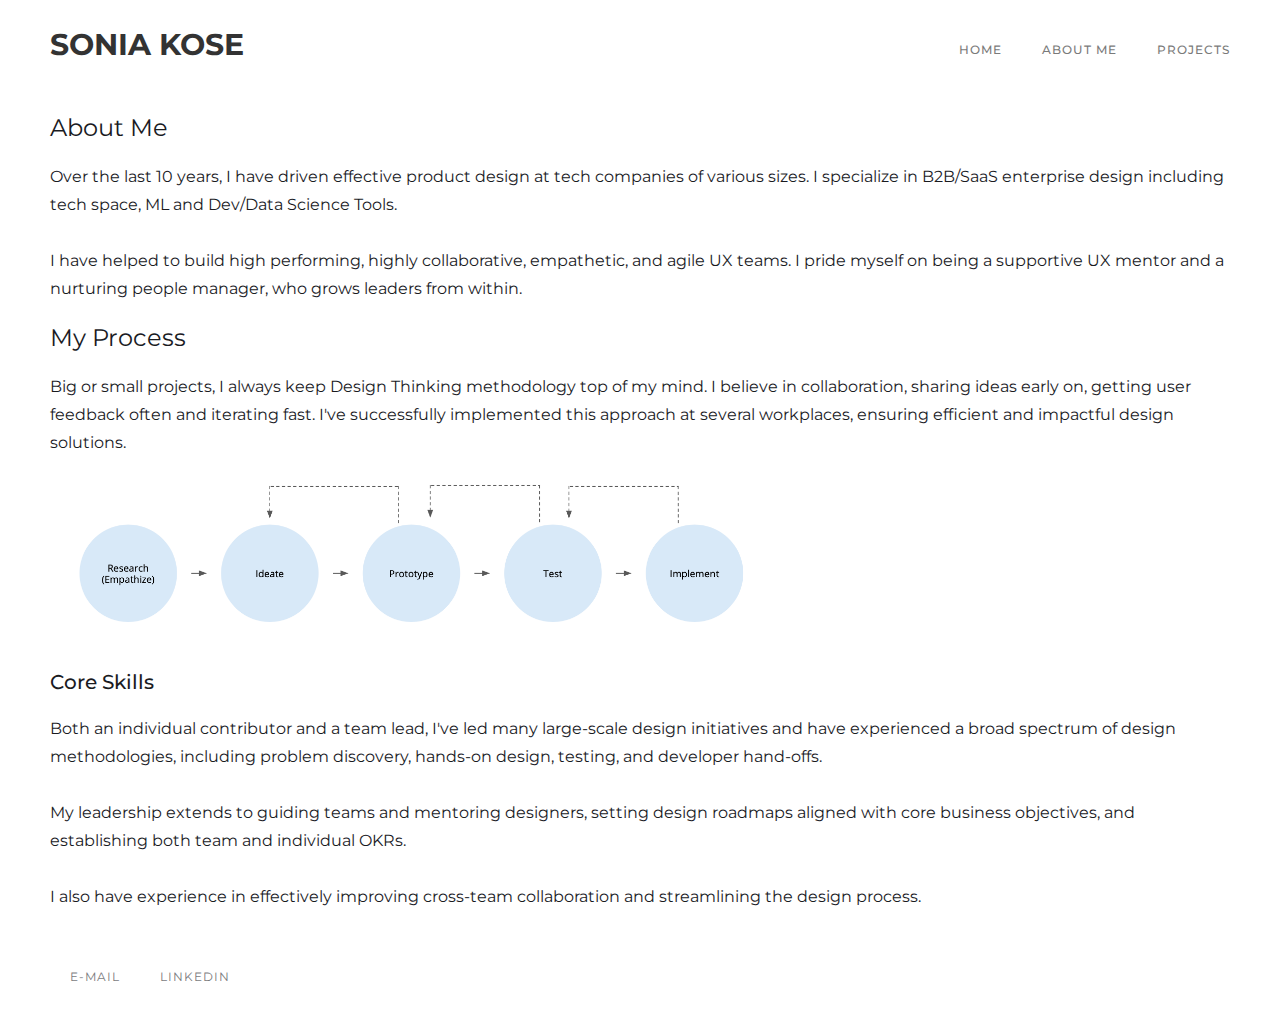
==== about.html @ bb23962d "initial" ====
<!DOCTYPE html>
<html>
<head>
   <meta charset="utf-8">
   <title>About</title>
   <meta content="width=device-width, initial-scale=1" name="viewport">
   <link href="https://fonts.googleapis.com/css2?family=Montserrat:wght@100;200;300;400;500;600;700;800;900&display=swap" rel="stylesheet">
   <link href="favicon.png" rel="shortcut icon" type="image/x-icon">
   <link rel="stylesheet" href="style.css">
</head>

<body>
   <div data-collapse="medium" data-animation="default" data-duration="400" data-easing="ease" data-easing2="ease" role="banner" class="navigation w-nav">
       <div class="navigation-items">
           <a href="index.html" class="logo-link w-nav-brand">
               <h1 class="heading">SONIA KOSE</h1>
           </a>
           <div class="navigation-wrap">
               <nav role="navigation" class="navigation-items w-nav-menu">
                   <a href="index.html" class="navigation-item w-nav-link">Home</a>
                   <a href="about.html" class="navigation-item w-nav-link">About me</a>
                   <a href="project-1.html" class="navigation-item w-nav-link">Projects</a>
               </nav>
               <div class="menu-button w-nav-button">
                   <img src="menu-icon.png" width="22" alt="" class="menu-icon"/>
               </div>
           </div>
       </div>
   </div>

   <div class="section-4">
       <h4>About Me</h4>
       <p>
           Over the last 10 years, I have driven effective product design at tech companies of various sizes. 
           I specialize in B2B/SaaS enterprise design including tech space, ML and Dev/Data Science Tools.
           <br><br>
           I have helped to build high performing, highly collaborative, empathetic, and agile UX teams. 
           I pride myself on being a supportive UX mentor and a nurturing people manager, who grows leaders from within.
       </p>

       <h4>My Process</h4>
       <p>
           Big or small projects, I always keep Design Thinking methodology top of my mind. 
           I believe in collaboration, sharing ideas early on, getting user feedback often and iterating fast. 
           I've successfully implemented this approach at several workplaces, ensuring efficient and impactful design solutions.
       </p>

       <img src="process-diagram.png" alt="Design Process Diagram" width="710" class="image-40">

       <h5>Core Skills</h5>
       <p>
           Both an individual contributor and a team lead, I've led many large-scale design initiatives and have experienced 
           a broad spectrum of design methodologies, including problem discovery, hands-on design, testing, and developer hand-offs.
           <br><br>
           My leadership extends to guiding teams and mentoring designers, setting design roadmaps aligned with core business objectives, 
           and establishing both team and individual OKRs.
           <br><br>
           I also have experience in effectively improving cross-team collaboration and streamlining the design process.
       </p>
   </div>

   <div class="footer-wrap">
       <div class="footer-links">
           <a href="#" class="footer-item">E-mail</a>
           <a href="#" class="footer-item">Linkedin</a>
       </div>
   </div>
</body>
</html>
---- style.css ----
/* Only removing definitively unused code while preserving all styling */
html {
  -webkit-text-size-adjust: 100%;
  -ms-text-size-adjust: 100%;
  font-family: sans-serif;
}

* {
  box-sizing: border-box;
}


body {
  margin: 0;
  color: #1a1b1f;
  font-family: Montserrat, sans-serif;
  font-size: 16px;
  font-weight: 400;
  line-height: 28px;
}

article, aside, details, figcaption, figure, footer, header, hgroup, main, menu, nav, section, summary {
  display: block;
}

a {
  background-color: transparent;
  color: #1a1b1f;
  text-decoration: underline;
  transition: opacity .2s;
  display: block;
}

a:hover {
  color: #32343a;
}

a:active {
  color: #43464d;
}

img {
  border: 0;
  vertical-align: middle;
  max-width: 100%;
  display: block;
}

button {
  color: inherit;
  font: inherit;
  margin: 0;
  overflow: visible;
  text-transform: none;
  -webkit-appearance: button;
  cursor: pointer;
}

/* Preserved all original typography styles */

h3, h4, h5, h6 {
  margin-bottom: 10px;
}

h1 {
  margin-top: 20px;
  font-size: 38px;
  line-height: 44px;
}

h2 {
  margin-top: 20px;
  font-size: 32px;
  line-height: 36px;
}

h3 {
  margin-top: 20px;
  font-size: 24px;
  line-height: 30px;
}

h4 {
  margin-top: 10px;
  font-size: 18px;
  line-height: 24px;
}

h5 {
  margin-top: 10px;
  font-size: 14px;
  line-height: 20px;
}

h6 {
  margin-top: 10px;
  font-size: 12px;
  line-height: 18px;
}

h3 {
  margin-top: 10px;
  margin-bottom: 10px;
  font-size: 30px;
  font-weight: 400;
  line-height: 46px;
}

h4 {
  margin-top: 10px;
  margin-bottom: 10px;
  font-size: 24px;
  font-weight: 400;
  line-height: 38px;
}

h5 {
  margin-top: 10px;
  margin-bottom: 10px;
  font-size: 20px;
  font-weight: 500;
  line-height: 34px;
}

h6 {
  margin-top: 10px;
  margin-bottom: 10px;
  font-size: 16px;
  font-weight: 500;
  line-height: 28px;
}

ul, ol {
  margin-top: 0;
  margin-bottom: 10px;
  padding-left: 40px;
}

ul {
  margin-top: 20px;
  margin-bottom: 20px;
  padding-left: 40px;
  list-style-type: disc;
}

li {
  margin-bottom: 10px;
}

/* Navigation and Header Styles - Preserved Exactly from Original */
[class^="w-icon-"], [class*=" w-icon-"] {
  speak: none;
  font-variant: normal;
  text-transform: none;
  -webkit-font-smoothing: antialiased;
  -moz-osx-font-smoothing: grayscale;
  font-style: normal;
  font-weight: normal;
  line-height: 1;
}

.w-icon-nav-menu:before {
  content: "";
}

.w-nav {
  z-index: 1000;
  background: #ddd;
  position: relative;
}

.w-nav:before, .w-nav:after {
  content: " ";
  grid-area: 1 / 1 / 2 / 2;
  display: table;
}

.w-nav:after {
  clear: both;
}

.w-nav-brand {
  float: left;
  color: #333;
  text-decoration: none;
  position: relative;
}

.w-nav-link {
  vertical-align: top;
  color: #222;
  text-align: left;
  margin-left: auto;
  margin-right: auto;
  padding: 20px;
  text-decoration: none;
  display: inline-block;
  position: relative;
}

.w-nav-menu {
  float: right;
  position: relative;
}

.w-nav-overlay {
  width: 100%;
  display: none;
  position: absolute;
  top: 100%;
  left: 0;
  right: 0;
  overflow: hidden;
}

.heading {
  text-align: left;
  margin-top: -20px;
  margin-bottom: 0;
  margin-left: 0;
  font-family: Montserrat, sans-serif;
  font-size: 30px;
  font-weight: 700;
  line-height: 0;
  display: inline-block;
}

.logo-link {
  z-index: 1;
}

.logo-link:hover {
  opacity: .8;
}

.logo-link:active {
  opacity: .7;
}

.navigation {
  background-color: transparent;
  align-items: center;
  padding: 30px 50px;
  display: flex;
}

.navigation-items {
  flex: 1;
  justify-content: space-between;
  align-items: center;
  line-height: 39px;
  display: flex;
}

.navigation-item {
  opacity: .6;
  letter-spacing: 1px;
  text-transform: uppercase;
  padding-top: 9px;
  padding-bottom: 9px;
  font-size: 12px;
  font-weight: 500;
  line-height: 20px;
  text-decoration: none;
  display: inline-block;
}

.navigation-item:hover {
  opacity: .9;
}

.navigation-item:active {
  opacity: .8;
}

.navigation-item.w--current {
  opacity: 1;
  color: #1a1b1f;
  font-weight: 600;
}

.navigation-wrap {
  align-items: center;
  margin-right: -20px;
  display: flex;
}

.menu-button {
  float: right;
  cursor: pointer;
  -webkit-tap-highlight-color: transparent;
  tap-highlight-color: transparent;
  -webkit-user-select: none;
  -moz-user-select: none;
  user-select: none;
  padding: 18px;
  font-size: 24px;
  display: none;
  position: relative;
}

.menu-button.w--open {
  background-color: #C8C8C8;
}

.menu-icon {
  width: 22px;
}

[data-nav-menu-open] {
  text-align: center;
  background: #C8C8C8;
  min-width: 200px;
  position: absolute;
  top: 100%;
  left: 0;
  right: 0;
  overflow: visible;
  display: block !important;
}

/* Preserved all section and container styles */
.section {
  margin-left: 0;
  margin-right: 50px;
}

.container {
  width: 100%;
  max-width: 1140px;
  margin-left: auto;
  margin-right: auto;
}

/* Preserved all grid styles */
 
.columns {
  font-size: 14px;
}

.w-row {
  margin-left: -10px;
  margin-right: -10px;
}

.w-container {
  max-width: 940px;
  margin-left: auto;
  margin-right: auto;
}

.w-container:before, .w-container:after {
  content: " ";
  grid-area: 1 / 1 / 2 / 2;
  display: table;
}

.w-container:after {
  clear: both;
}

.w-container .w-row {
  margin-left: -10px;
  margin-right: -10px;
}

.w-row:before, .w-row:after {
  content: " ";
  grid-area: 1 / 1 / 2 / 2;
  display: table;
}

.w-row:after {
  clear: both;
}

.w-row .w-row {
  margin-left: 0;
  margin-right: 0;
}



.w-col {
  float: left;
  width: 100%;
  min-height: 1px;
  padding-left: 10px;
  padding-right: 10px;
  position: relative;
}

/* Preserved all the specific column widths */
.w-col-1 { width: 8.33333%; }
.w-col-2 { width: 16.6667%; }
.w-col-3 { width: 25%; }
.w-col-4 { width: 33.3333%; }
.w-col-5 { width: 41.6667%; }
.w-col-6 { width: 50%; }
.w-col-7 { width: 58.3333%; }
.w-col-8 { width: 66.6667%; }
.w-col-9 { width: 75%; }
.w-col-10 { width: 83.3333%; }
.w-col-11 { width: 91.6667%; }
.w-col-12 { width: 100%; }

/* Footer styles */
.footer-wrap {
  justify-content: space-between;
  align-items: center;
  padding: 40px 50px;
  display: flex;
}

.footer-links {
  align-items: center;
  margin-right: -20px;
  display: flex;
}

.footer-item {
  opacity: .6;
  letter-spacing: 1px;
  text-transform: uppercase;
  margin-left: 20px;
  margin-right: 20px;
  font-size: 12px;
  line-height: 20px;
  text-decoration: none;
}

/* Preserved all specific section styles */
.section-4, .section-5, .section-6, .section-7, .section-8, .section-9, .section-10 {
  padding-left: 50px;
  padding-right: 50px;
}

.paragraph-2 {
  font-size: 35px;
  line-height: 55px;
}

.paragraph-3 {
  margin-bottom: 0;
}

.paragraph-4 {
  margin-bottom: 0;
}

/* Preserved all image styles */

.image-2 {
  text-align: center;
  margin-left: auto;
  margin-right: auto;
}

.image-3 {
  display: block;
}

.image-9 {
  margin-top: 20px;
  display: inline-block;
}

.image-12, .image-13, .image-14, .image-15, .image-16, .image-17, .image-18, .image-19 {
  margin-left: auto;
  margin-right: auto;
}

.image-20 {
  border: 1px solid var(--white-smoke);
  margin: 20px auto;
}

.image-21, .image-22 {
  margin-left: auto;
  margin-right: auto;
}

.image-23 {
  margin-left: auto;
  margin-right: auto;
}

.image-24 {
  margin-left: auto;
  margin-right: auto;
  display: inline-block;
}

.image-25, .image-26 {
  margin-left: auto;
  margin-right: auto;
}

.image-27 {
  margin-left: auto;
  margin-right: auto;
  display: inline-block;
}

.image-28, .image-29, .image-30, .image-31 {
  margin-left: auto;
  margin-right: auto;
}

.image-32 {
  border: 1px solid var(--white-smoke);
  margin-left: auto;
  margin-right: auto;
  padding-top: 20px;
  padding-bottom: 20px;
}

.image-33 {
  border: 1px solid #f1eeee;
  margin: 20px auto;
  padding-top: 0;
  padding-bottom: 0;
  display: block;
}

.image-34 {
  border: 1px solid #f1eeee;
  border-radius: 1px;
  margin-left: auto;
  margin-right: auto;
  padding-top: 20px;
  padding-bottom: 20px;
}

.image-35, .image-36 {
  margin-left: auto;
  margin-right: auto;
}

.image-37 {
  border: 1px solid var(--white-smoke);
  margin: 20px auto;
}

.image-38 {
  padding-right: 10px;
}

.image-39 {
  text-align: center;
}

.image-40 {
  position: relative;
}

.column {
  padding-left: 0;
  padding-right: 0;
}

.container-3 {
  grid-column-gap: 16px;
  grid-row-gap: 1px;
  text-align: center;
  grid-template-rows: auto auto;
  grid-template-columns: minmax(19px, .25fr) 3.5fr .25fr;
  grid-auto-columns: 1fr;
  grid-auto-flow: row;
  display: grid;
}

.heading-5 {
  margin-top: 10px;
}

.image-11 {
  margin-left: auto;
  margin-right: auto;
}

.heading-6 {
  margin-top: 20px;
}

.heading-7 {
  margin-top: 20px;
  margin-bottom: 0;
}

.heading-8 {
  margin-top: 20px;
}

.heading {
  text-align: left;
  margin-top: -20px;
  margin-bottom: 0;
  margin-left: 0;
  font-family: Montserrat, sans-serif;
  font-size: 30px;
  font-weight: 700;
  line-height: 0;
  display: inline-block;
}

.heading-2 {
  color: #999;
  font-weight: 500;
}

.heading-3 {
  opacity: 1;
  color: #1abcf7;
  white-space: normal;
  border: 0 solid #838383;
  margin-top: -6px;
  margin-bottom: 0;
  margin-left: 0;
  font-family: Montserrat, sans-serif;
  font-size: 13px;
  font-weight: 500;
  line-height: 20px;
}

.section-2 {
  margin-left: 30px;
  margin-right: 30px;
}

.container-2 {
  grid-column-gap: 16px;
  grid-row-gap: 16px;
  grid-template-rows: auto auto;
  grid-template-columns: 1fr 1fr;
  grid-auto-columns: 1fr;
  margin-left: auto;
  margin-right: auto;
  padding-left: 50px;
  padding-right: 50px;
  display: block;
}

.section-3 {
  padding-left: 50px;
  padding-right: 50px;
}

.heading-4 {
  padding-left: 0;
}

.section-4, .section-5, .section-6 {
  padding-left: 50px;
  padding-right: 50px;
}

.section-7 {
  margin-left: auto;
  margin-right: auto;
  padding-left: 50px;
  padding-right: 50px;
}

.section-8 {
  padding-left: 50px;
  padding-right: 50px;
}
.section-9 {
  margin-right: 40px;
  padding-left: 50px;
  padding-right: 50px;
}


.section-10 {
  padding-top: 100px;
  padding-left: 50px;
  padding-right: 100px;
}

.link {
  float: none;
  clear: none;
  display: inline-block;
}
 

/* Media queries */
@media screen and (max-width: 991px) {
  .container {
    max-width: 728px;
  }

  .navigation {
    padding: 25px 30px;
  }

  .menu-button {
    padding: 0;
  }

  .navigation-wrap {
    margin-right: 0;
  }
}

@media screen and (max-width: 767px) {
  .navigation {
    padding: 20px 30px;
  }

  .footer-wrap {
    text-align: center;
    flex-direction: column;
  }

  .footer-item {
    margin-top: 10px;
    margin-bottom: 10px;
    margin-left: 0;
  }
}

@media screen and (max-width: 479px) {
  .container {
    max-width: none;
  }

  .navigation {
    padding-left: 20px;
    padding-right: 20px;
  }
}
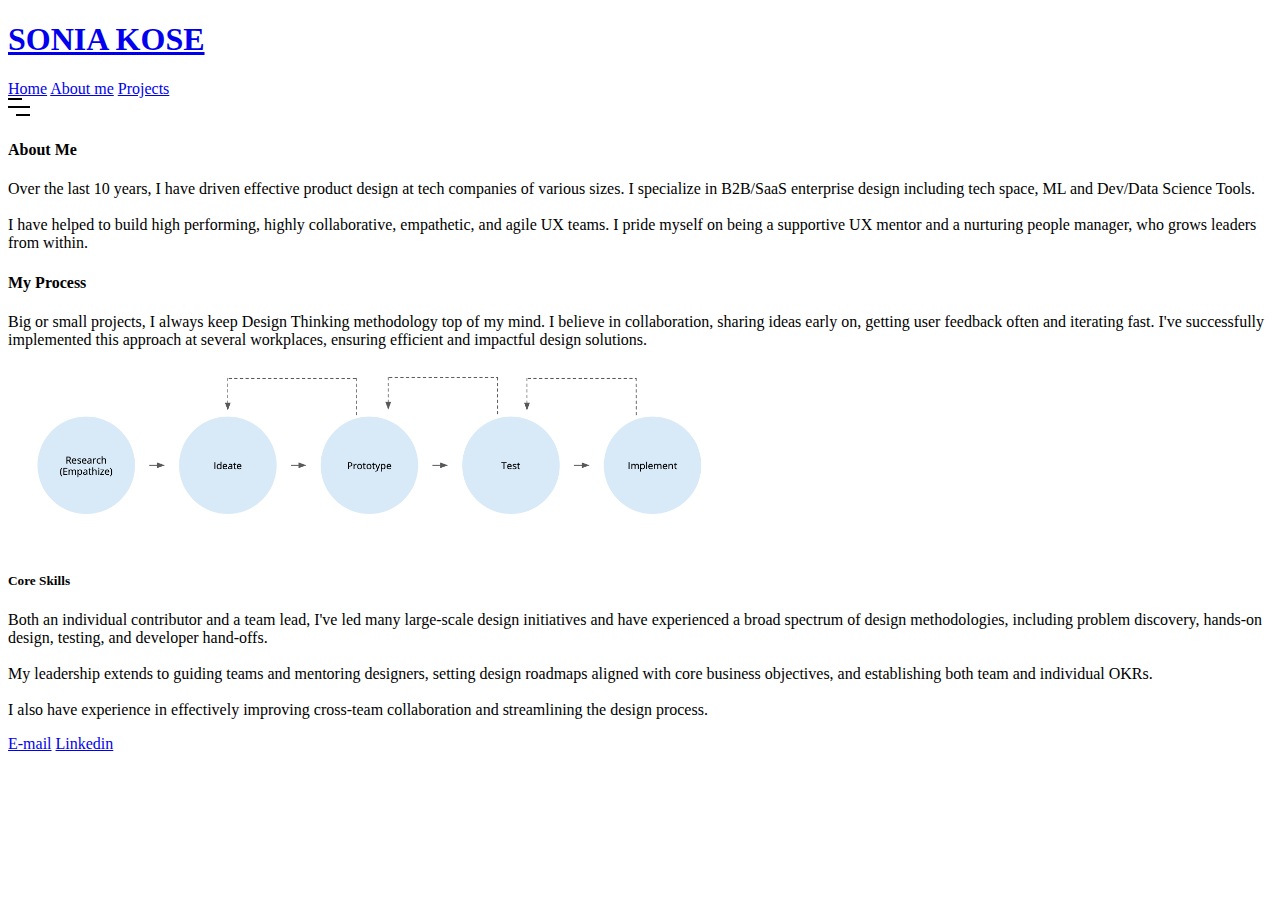
==== commit 201e1b77: "responsive html" ====
--- a/about.html
+++ b/about.html
@@ -7,6 +7,17 @@
    <link href="https://fonts.googleapis.com/css2?family=Montserrat:wght@100;200;300;400;500;600;700;800;900&display=swap" rel="stylesheet">
    <link href="favicon.png" rel="shortcut icon" type="image/x-icon">
    <link rel="stylesheet" href="style.css">
+   <script>
+       document.addEventListener('DOMContentLoaded', function() {
+           const menuButton = document.querySelector('.menu-button');
+           const navMenu = document.querySelector('.w-nav-menu');
+
+           menuButton.addEventListener('click', function() {
+               this.classList.toggle('w--open');
+               navMenu.classList.toggle('w--nav-menu-open');
+           });
+       });
+   </script>
 </head>
 
 <body>
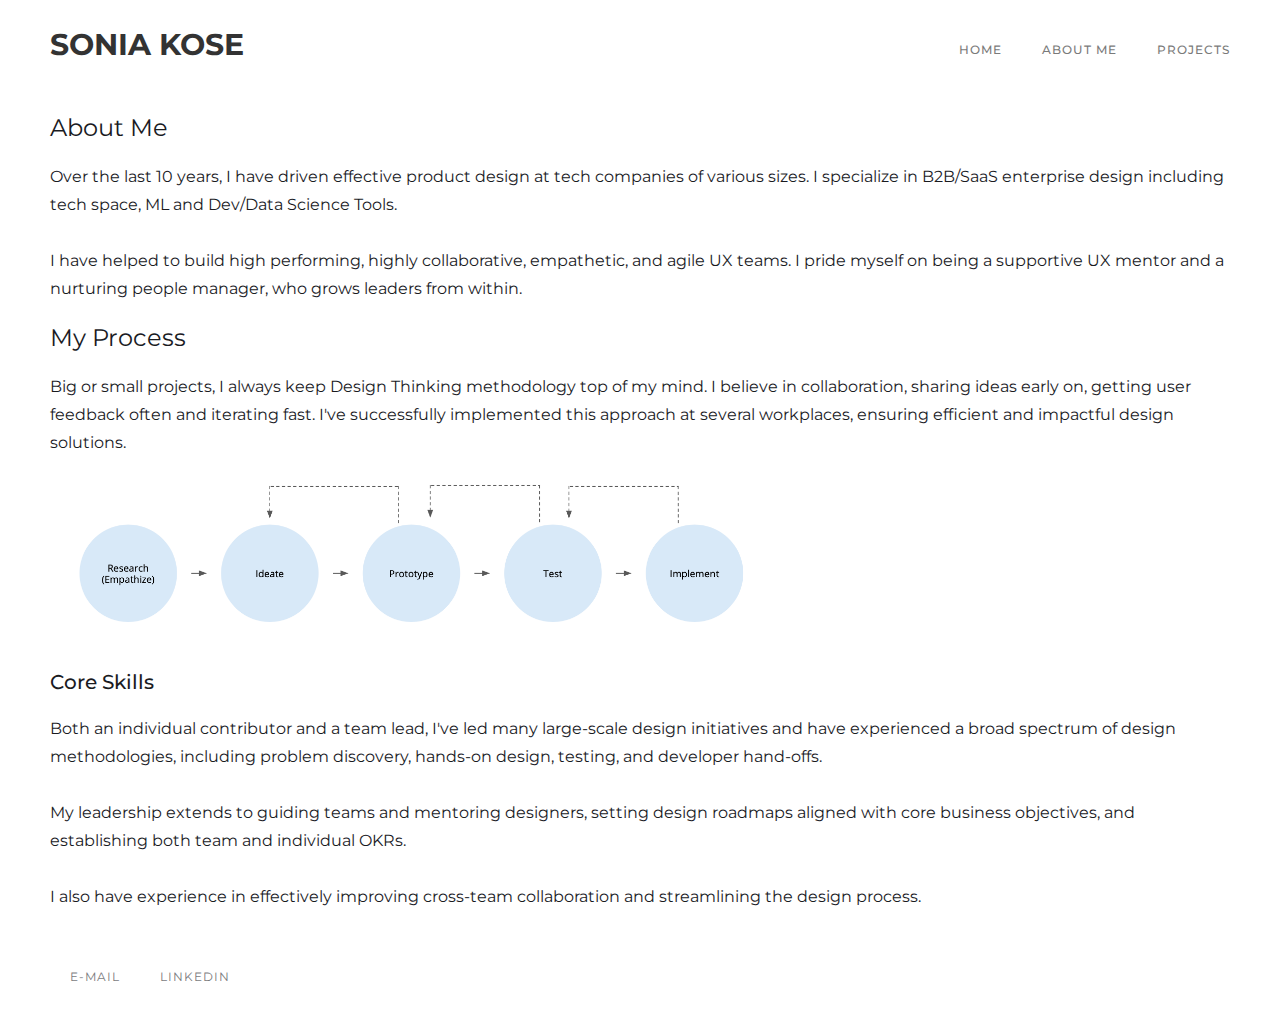
==== commit d87bb0ee: "css & footer" ====
--- a/about.html
+++ b/about.html
@@ -70,10 +70,11 @@
        </p>
    </div>
 
+   <!-- Footer -->
    <div class="footer-wrap">
        <div class="footer-links">
            <a href="#" class="footer-item">E-mail</a>
-           <a href="#" class="footer-item">Linkedin</a>
+           <a target="_blank" href="https://www.linkedin.com/in/soniakose" class="footer-item">LinkedIn</a>
        </div>
    </div>
 </body>
--- a/style.css
+++ b/style.css
@@ -0,0 +1,882 @@
+/* Only removing definitively unused code while preserving all styling */
+html {
+  -webkit-text-size-adjust: 100%;
+  -ms-text-size-adjust: 100%;
+  font-family: sans-serif;
+}
+
+* {
+  box-sizing: border-box;
+}
+
+
+body {
+  margin: 0;
+  color: #1a1b1f;
+  font-family: Montserrat, sans-serif;
+  font-size: 16px;
+  font-weight: 400;
+  line-height: 28px;
+}
+
+article, aside, details, figcaption, figure, footer, header, hgroup, main, menu, nav, section, summary {
+  display: block;
+}
+
+a {
+  background-color: transparent;
+  color: #1a1b1f;
+  text-decoration: underline;
+  transition: opacity .2s;
+  display: block;
+}
+
+a:hover {
+  color: #32343a;
+}
+
+a:active {
+  color: #43464d;
+}
+
+img {
+  border: 0;
+  vertical-align: middle;
+  max-width: 100%;
+  display: block;
+}
+
+button {
+  color: inherit;
+  font: inherit;
+  margin: 0;
+  overflow: visible;
+  text-transform: none;
+  -webkit-appearance: button;
+  cursor: pointer;
+}
+
+/* Preserved all original typography styles */
+
+h3, h4, h5, h6 {
+  margin-bottom: 10px;
+}
+
+h1 {
+  margin-top: 20px;
+  font-size: 38px;
+  line-height: 44px;
+}
+
+h2 {
+  margin-top: 20px;
+  font-size: 32px;
+  line-height: 36px;
+}
+
+h3 {
+  margin-top: 20px;
+  font-size: 24px;
+  line-height: 30px;
+}
+
+h4 {
+  margin-top: 10px;
+  font-size: 18px;
+  line-height: 24px;
+}
+
+h5 {
+  margin-top: 10px;
+  font-size: 14px;
+  line-height: 20px;
+}
+
+h6 {
+  margin-top: 10px;
+  font-size: 12px;
+  line-height: 18px;
+}
+
+h3 {
+  margin-top: 10px;
+  margin-bottom: 10px;
+  font-size: 30px;
+  font-weight: 400;
+  line-height: 46px;
+}
+
+h4 {
+  margin-top: 10px;
+  margin-bottom: 10px;
+  font-size: 24px;
+  font-weight: 400;
+  line-height: 38px;
+}
+
+h5 {
+  margin-top: 10px;
+  margin-bottom: 10px;
+  font-size: 20px;
+  font-weight: 500;
+  line-height: 34px;
+}
+
+h6 {
+  margin-top: 10px;
+  margin-bottom: 10px;
+  font-size: 16px;
+  font-weight: 500;
+  line-height: 28px;
+}
+
+ul, ol {
+  margin-top: 0;
+  margin-bottom: 10px;
+  padding-left: 40px;
+}
+
+ul {
+  margin-top: 20px;
+  margin-bottom: 20px;
+  padding-left: 40px;
+  list-style-type: disc;
+}
+
+li {
+  margin-bottom: 10px;
+}
+
+/* Navigation and Header Styles - Preserved Exactly from Original */
+[class^="w-icon-"], [class*=" w-icon-"] {
+  speak: none;
+  font-variant: normal;
+  text-transform: none;
+  -webkit-font-smoothing: antialiased;
+  -moz-osx-font-smoothing: grayscale;
+  font-style: normal;
+  font-weight: normal;
+  line-height: 1;
+}
+
+.w-icon-nav-menu:before {
+  content: "";
+}
+
+.w-nav {
+  z-index: 1000;
+  background: #ddd;
+  position: relative;
+}
+
+.w-nav:before, .w-nav:after {
+  content: " ";
+  grid-area: 1 / 1 / 2 / 2;
+  display: table;
+}
+
+.w-nav:after {
+  clear: both;
+}
+
+.w-nav-brand {
+  float: left;
+  color: #333;
+  text-decoration: none;
+  position: relative;
+}
+
+.w-nav-link {
+  vertical-align: top;
+  color: #222;
+  text-align: left;
+  margin-left: auto;
+  margin-right: auto;
+  padding: 20px;
+  text-decoration: none;
+  display: inline-block;
+  position: relative;
+}
+
+.w-nav-menu {
+  float: right;
+  position: relative;
+}
+
+.w-nav-overlay {
+  width: 100%;
+  display: none;
+  position: absolute;
+  top: 100%;
+  left: 0;
+  right: 0;
+  overflow: hidden;
+}
+
+.heading {
+  text-align: left;
+  margin-top: -20px;
+  margin-bottom: 0;
+  margin-left: 0;
+  font-family: Montserrat, sans-serif;
+  font-size: 30px;
+  font-weight: 700;
+  line-height: 0;
+  display: inline-block;
+}
+
+.logo-link {
+  z-index: 1;
+}
+
+.logo-link:hover {
+  opacity: .8;
+}
+
+.logo-link:active {
+  opacity: .7;
+}
+
+.navigation {
+  background-color: transparent;
+  align-items: center;
+  padding: 30px 50px;
+  display: flex;
+}
+
+.navigation-items {
+  flex: 1;
+  justify-content: space-between;
+  align-items: center;
+  line-height: 39px;
+  display: flex;
+}
+
+.navigation-item {
+  opacity: .6;
+  letter-spacing: 1px;
+  text-transform: uppercase;
+  padding-top: 9px;
+  padding-bottom: 9px;
+  font-size: 12px;
+  font-weight: 500;
+  line-height: 20px;
+  text-decoration: none;
+  display: inline-block;
+}
+
+.navigation-item:hover {
+  opacity: .9;
+}
+
+.navigation-item:active {
+  opacity: .8;
+}
+
+.navigation-item.w--current {
+  opacity: 1;
+  color: #1a1b1f;
+  font-weight: 600;
+}
+
+.navigation-wrap {
+  align-items: center;
+  margin-right: -20px;
+  display: flex;
+}
+
+.menu-button {
+  float: right;
+  cursor: pointer;
+  -webkit-tap-highlight-color: transparent;
+  tap-highlight-color: transparent;
+  -webkit-user-select: none;
+  -moz-user-select: none;
+  user-select: none;
+  padding: 18px;
+  font-size: 24px;
+  display: none;
+  position: relative;
+}
+
+.menu-button.w--open {
+  background: linear-gradient(145deg, #f6f6f6, #e6e6e6);
+  border-radius: 4px;
+  box-shadow: 2px 2px 5px rgba(0, 0, 0, 0.1);
+}
+
+.menu-icon {
+  width: 22px;
+}
+
+.pochta:before {
+    content: attr(data-w) "\0040" attr(data-u);
+    unicode-bidi: bidi-override;
+    direction: rtl;
+}
+
+[data-nav-menu-open] {
+  text-align: center;
+  background: #C8C8C8;
+  min-width: 200px;
+  position: absolute;
+  top: 100%;
+  left: 0;
+  right: 0;
+  overflow: visible;
+  display: block !important;
+}
+
+/* Preserved all section and container styles */
+.section {
+  margin-left: 0;
+  margin-right: 50px;
+}
+
+.container {
+  width: 100%;
+  max-width: 1140px;
+  margin-left: auto;
+  margin-right: auto;
+}
+
+/* Preserved all grid styles */
+ 
+.columns {
+  font-size: 14px;
+}
+
+.w-row {
+  margin-left: -10px;
+  margin-right: -10px;
+}
+
+.w-container {
+  max-width: 940px;
+  margin-left: auto;
+  margin-right: auto;
+}
+
+.w-container:before, .w-container:after {
+  content: " ";
+  grid-area: 1 / 1 / 2 / 2;
+  display: table;
+}
+
+.w-container:after {
+  clear: both;
+}
+
+.w-container .w-row {
+  margin-left: -10px;
+  margin-right: -10px;
+}
+
+.w-row:before, .w-row:after {
+  content: " ";
+  grid-area: 1 / 1 / 2 / 2;
+  display: table;
+}
+
+.w-row:after {
+  clear: both;
+}
+
+.w-row .w-row {
+  margin-left: 0;
+  margin-right: 0;
+}
+
+
+
+.w-col {
+  float: left;
+  width: 100%;
+  min-height: 1px;
+  padding-left: 10px;
+  padding-right: 10px;
+  position: relative;
+}
+
+/* Preserved all the specific column widths */
+.w-col-1 { width: 8.33333%; }
+.w-col-2 { width: 16.6667%; }
+.w-col-3 { width: 25%; }
+.w-col-4 { width: 33.3333%; }
+.w-col-5 { width: 41.6667%; }
+.w-col-6 { width: 50%; }
+.w-col-7 { width: 58.3333%; }
+.w-col-8 { width: 66.6667%; }
+.w-col-9 { width: 75%; }
+.w-col-10 { width: 83.3333%; }
+.w-col-11 { width: 91.6667%; }
+.w-col-12 { width: 100%; }
+
+/* Footer styles */
+.footer-wrap {
+  justify-content: space-between;
+  align-items: center;
+  padding: 40px 50px;
+  display: flex;
+}
+
+.footer-links {
+  align-items: center;
+  margin-right: -20px;
+  display: flex;
+}
+
+.footer-item {
+  opacity: .6;
+  letter-spacing: 1px;
+  text-transform: uppercase;
+  margin-left: 20px;
+  margin-right: 20px;
+  font-size: 12px;
+  line-height: 20px;
+  text-decoration: none;
+}
+
+/* Preserved all specific section styles */
+.section-4, .section-5, .section-6, .section-7, .section-8, .section-9, .section-10 {
+  padding-left: 50px;
+  padding-right: 50px;
+}
+
+.paragraph-2 {
+  font-size: 35px;
+  line-height: 55px;
+}
+
+.paragraph-3 {
+  margin-bottom: 0;
+}
+
+.paragraph-4 {
+  margin-bottom: 0;
+}
+
+/* Preserved all image styles */
+
+.image-2 {
+  text-align: center;
+  margin-left: auto;
+  margin-right: auto;
+}
+
+.image-3 {
+  display: block;
+}
+
+.image-9 {
+  margin-top: 20px;
+  display: inline-block;
+}
+
+.image-12, .image-13, .image-14, .image-15, .image-16, .image-17, .image-18, .image-19 {
+  margin-left: auto;
+  margin-right: auto;
+}
+
+.image-20 {
+  border: 1px solid var(--white-smoke);
+  margin: 20px auto;
+}
+
+.image-21, .image-22 {
+  margin-left: auto;
+  margin-right: auto;
+}
+
+.image-23 {
+  margin-left: auto;
+  margin-right: auto;
+}
+
+.image-24 {
+  margin-left: auto;
+  margin-right: auto;
+  display: inline-block;
+}
+
+.image-25, .image-26 {
+  margin-left: auto;
+  margin-right: auto;
+}
+
+.image-27 {
+  margin-left: auto;
+  margin-right: auto;
+  display: inline-block;
+}
+
+.image-28, .image-29, .image-30, .image-31 {
+  margin-left: auto;
+  margin-right: auto;
+}
+
+.image-32 {
+  border: 1px solid var(--white-smoke);
+  margin-left: auto;
+  margin-right: auto;
+  padding-top: 20px;
+  padding-bottom: 20px;
+}
+
+.image-33 {
+  border: 1px solid #f1eeee;
+  margin: 20px auto;
+  padding-top: 0;
+  padding-bottom: 0;
+  display: block;
+}
+
+.image-34 {
+  border: 1px solid #f1eeee;
+  border-radius: 1px;
+  margin-left: auto;
+  margin-right: auto;
+  padding-top: 20px;
+  padding-bottom: 20px;
+}
+
+.image-35, .image-36 {
+  margin-left: auto;
+  margin-right: auto;
+}
+
+.image-37 {
+  border: 1px solid var(--white-smoke);
+  margin: 20px auto;
+}
+
+.image-38 {
+  padding-right: 10px;
+}
+
+.image-39 {
+  text-align: center;
+}
+
+.image-40 {
+  position: relative;
+}
+
+.column {
+  padding-left: 0;
+  padding-right: 0;
+}
+
+.container-3 {
+  grid-column-gap: 16px;
+  grid-row-gap: 1px;
+  text-align: center;
+  grid-template-rows: auto auto;
+  grid-template-columns: minmax(19px, .25fr) 3.5fr .25fr;
+  grid-auto-columns: 1fr;
+  grid-auto-flow: row;
+  display: grid;
+}
+
+.heading-5 {
+  margin-top: 10px;
+}
+
+.image-11 {
+  margin-left: auto;
+  margin-right: auto;
+}
+
+.heading-6 {
+  margin-top: 20px;
+}
+
+.heading-7 {
+  margin-top: 20px;
+  margin-bottom: 0;
+}
+
+.heading-8 {
+  margin-top: 20px;
+}
+
+.heading {
+  text-align: left;
+  margin-top: -20px;
+  margin-bottom: 0;
+  margin-left: 0;
+  font-family: Montserrat, sans-serif;
+  font-size: 30px;
+  font-weight: 700;
+  line-height: 0;
+  display: inline-block;
+}
+
+.heading-2 {
+  color: #999;
+  font-weight: 500;
+}
+
+.heading-3 {
+  opacity: 1;
+  color: #1abcf7;
+  white-space: normal;
+  border: 0 solid #838383;
+  margin-top: -6px;
+  margin-bottom: 0;
+  margin-left: 0;
+  font-family: Montserrat, sans-serif;
+  font-size: 13px;
+  font-weight: 500;
+  line-height: 20px;
+}
+
+.section-2 {
+  margin-left: 30px;
+  margin-right: 30px;
+}
+
+.container-2 {
+  grid-column-gap: 16px;
+  grid-row-gap: 16px;
+  grid-template-rows: auto auto;
+  grid-template-columns: 1fr 1fr;
+  grid-auto-columns: 1fr;
+  margin-left: auto;
+  margin-right: auto;
+  padding-left: 50px;
+  padding-right: 50px;
+  display: block;
+}
+
+.section-3 {
+  padding-left: 50px;
+  padding-right: 50px;
+}
+
+.heading-4 {
+  padding-left: 0;
+}
+
+.section-4, .section-5, .section-6 {
+  padding-left: 50px;
+  padding-right: 50px;
+}
+
+.section-7 {
+  margin-left: auto;
+  margin-right: auto;
+  padding-left: 50px;
+  padding-right: 50px;
+}
+
+.section-8 {
+  padding-left: 50px;
+  padding-right: 50px;
+}
+.section-9 {
+  margin-right: 40px;
+  padding-left: 50px;
+  padding-right: 50px;
+}
+
+
+.section-10 {
+  padding-top: 100px;
+  padding-left: 50px;
+  padding-right: 100px;
+}
+
+.link {
+  float: none;
+  clear: none;
+  display: inline-block;
+}
+ 
+/* Add this class just before the Media queries section */
+.full-width {
+  width: 100%;
+  height: auto;
+}
+
+/* Replace the existing media queries with these updated ones */
+@media screen and (max-width: 991px) {
+  .container {
+    max-width: 728px;
+  }
+
+  .navigation {
+    padding: 25px 30px;
+  }
+
+  .menu-button {
+    padding: 0;
+  }
+
+  .menu-icon {
+    display: block;
+  }
+
+  .navigation-wrap {
+    margin-right: 0;
+  }
+  
+  .heading-jumbo {
+    font-size: 28px;
+    line-height: 1.4;
+  }
+  
+  .w-col-6 { width: 100%; }
+  .w-col-4 { width: 50%; }
+}
+
+@media screen and (max-width: 767px) {
+  .w-nav-menu {
+      display: none;
+      position: absolute;
+      top: 100%;
+      left: 0;
+      right: 0;
+      background-color: #C8C8C8;  /* Matching your existing mobile menu color */
+      text-align: center;         /* Center the text */
+      width: 100%;
+  }
+
+  .w-nav-menu .navigation-item {
+      display: block;             /* Make items stack vertically */
+      width: 100%;               /* Full width */
+      padding: 15px 0;           /* Vertical padding */
+      text-align: center;
+  }
+
+  .menu-button {
+      display: block;
+  }
+
+  /* Show menu when button is clicked */
+  .w-nav-menu.w--nav-menu-open {
+      display: block;
+      animation: slideDown 0.3s ease-in-out;
+  }
+
+  .navigation {
+    padding: 20px 30px;
+  }
+
+  .section-8 {
+    padding: 30px 20px;
+  }
+
+  .w-col {
+    width: 100% !important;
+    padding: 0;
+  }
+
+  .columns {
+    margin-top: 20px;
+  }
+
+  .footer-wrap {
+    text-align: center;
+    flex-direction: column;
+  }
+
+  .footer-item {
+    margin-top: 10px;
+    margin-bottom: 10px;
+    margin-left: 0;
+    display: block;
+  }
+  
+  .footer-links {
+    flex-direction: column;
+  }
+
+  h5 {
+    margin-top: 30px;
+  }
+
+  .menu-button {
+      float: right;
+      cursor: pointer;
+      -webkit-tap-highlight-color: transparent;
+      tap-highlight-color: transparent;
+      -webkit-user-select: none;
+      -moz-user-select: none;
+      user-select: none;
+      padding: 18px;
+      font-size: 24px;
+      display: block;
+      position: relative;
+  }
+
+  .w-nav-menu {
+    background-color: #fff;
+    padding: 10px 0;
+    display: none;
+    position: absolute;
+    top: 100%;
+    left: 0;
+    right: 0;
+  }
+}
+
+
+@media screen and (max-width: 479px) {
+  .container {
+    max-width: none;
+  }
+
+  .navigation {
+    padding-left: 20px;
+    padding-right: 20px;
+  }
+  
+
+  .w-nav-menu {
+    background-color: #fff;
+    padding: 10px 0;
+    display: none;
+    position: absolute;
+    top: 100%;
+    left: 0;
+    right: 0;
+  }
+
+  .w-nav-menu.w--open {
+    display: block;
+  }
+
+  .navigation-item {
+    display: block;
+    padding: 15px 20px;
+    text-align: center;
+  }
+
+  .menu-button {
+      float: right;
+      cursor: pointer;
+      -webkit-tap-highlight-color: transparent;
+      tap-highlight-color: transparent;
+      -webkit-user-select: none;
+      -moz-user-select: none;
+      user-select: none;
+      padding: 18px;
+      font-size: 24px;
+      display: block;
+      position: relative;
+  }
+}
+
+
+@keyframes slideDown {
+    from {
+        transform: translateY(-100%);
+        opacity: 0;
+    }
+    to {
+        transform: translateY(0);
+        opacity: 1;
+    }
+}
+
